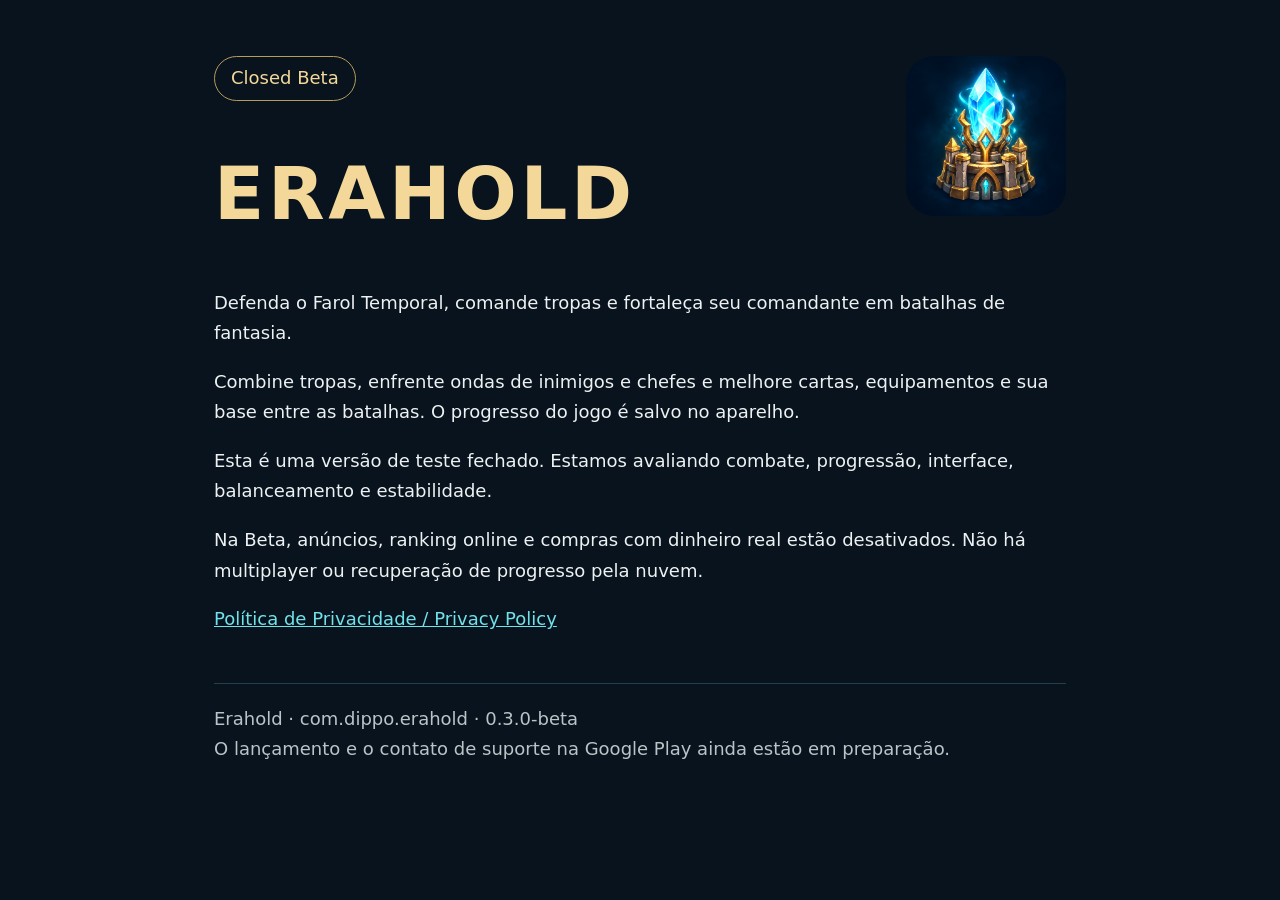
==== index.html @ 714b4de6 "Publish Erahold closed beta site and privacy policy" ====
<!doctype html><html lang="pt-BR"><head><meta charset="utf-8"><meta name="viewport" content="width=device-width,initial-scale=1"><title>Erahold — Closed Beta</title><meta name="description" content="Defenda o Farol, comande tropas e evolua sua força em Erahold."><link rel="stylesheet" href="assets/style.css"><link rel="icon" href="assets/erahold-icon.png"></head><body><main><img src="assets/erahold-icon.png" alt="Farol de Erahold"><span class="badge">Closed Beta</span><h1>ERAHOLD</h1><p>Defenda o Farol Temporal, comande tropas e fortaleça seu comandante em batalhas de fantasia.</p><p>Combine tropas, enfrente ondas de inimigos e chefes e melhore cartas, equipamentos e sua base entre as batalhas. O progresso do jogo é salvo no aparelho.</p><p>Esta é uma versão de teste fechado. Estamos avaliando combate, progressão, interface, balanceamento e estabilidade.</p><p>Na Beta, anúncios, ranking online e compras com dinheiro real estão desativados. Não há multiplayer ou recuperação de progresso pela nuvem.</p><p><a href="privacy/">Política de Privacidade / Privacy Policy</a></p><footer>Erahold · com.dippo.erahold · 0.3.0-beta<br>O lançamento e o contato de suporte na Google Play ainda estão em preparação.</footer></main></body></html>
---- assets/style.css ----
*{box-sizing:border-box}body{margin:0;background:#08131e;color:#edf1f1;font:18px/1.7 system-ui,sans-serif}main{max-width:900px;margin:auto;padding:56px 24px}a{color:#70e2e9}h1,h2{line-height:1.2;color:#f4d89a}h1{font-size:clamp(2.5rem,7vw,4.6rem);letter-spacing:.05em}h2{margin-top:2em}.badge{border:1px solid #b79b58;border-radius:30px;padding:6px 16px;display:inline-block;color:#f4d89a}img{width:160px;border-radius:28px;float:right;margin:0 0 24px 24px}footer{margin-top:48px;border-top:1px solid #24404e;padding-top:20px;color:#bac4c7}li{margin:.5em 0}@media(max-width:520px){img{width:110px}main{padding-top:28px}}
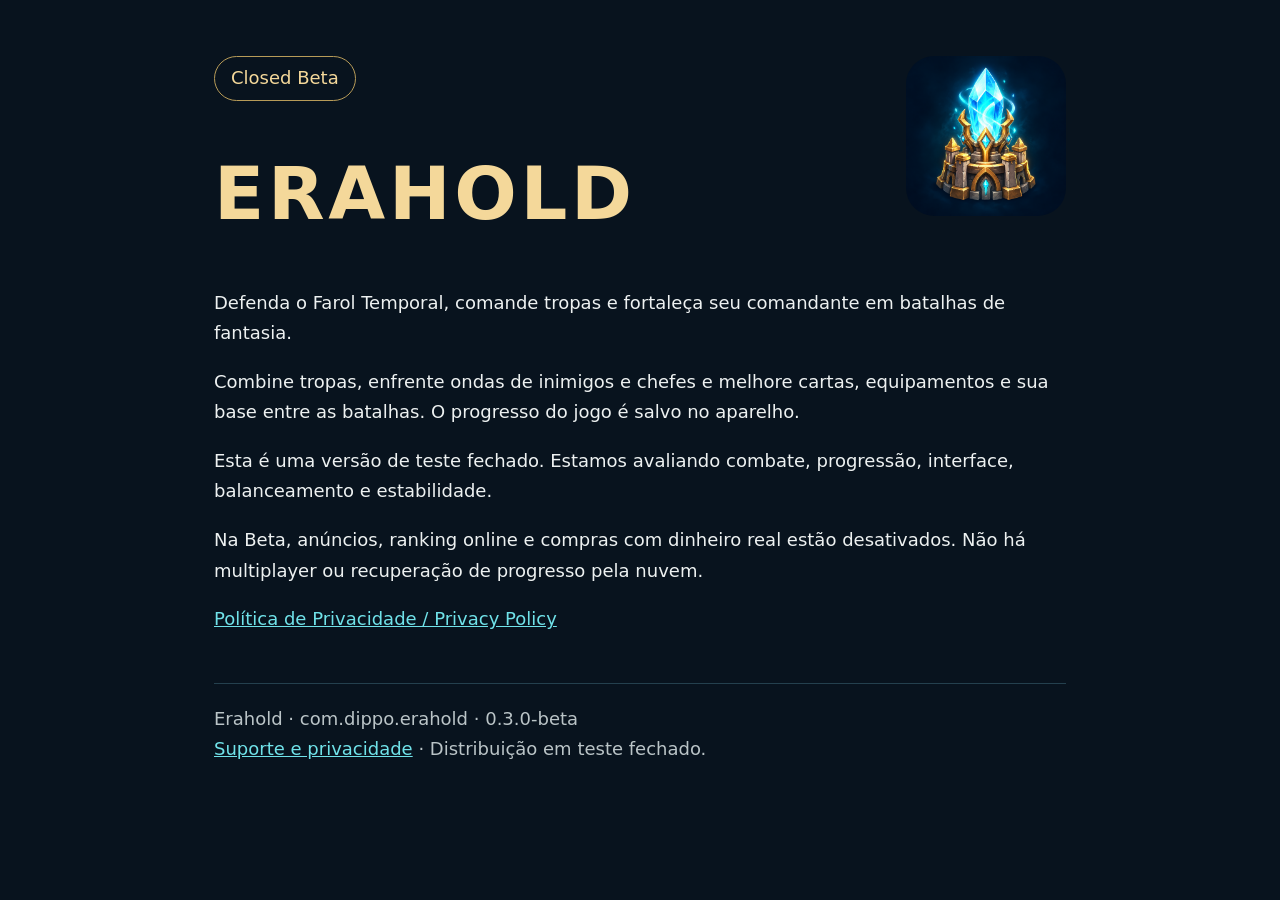
==== commit c1fe9d65: "Link public Erahold support channel" ====
--- a/index.html
+++ b/index.html
@@ -1 +1 @@
-<!doctype html><html lang="pt-BR"><head><meta charset="utf-8"><meta name="viewport" content="width=device-width,initial-scale=1"><title>Erahold — Closed Beta</title><meta name="description" content="Defenda o Farol, comande tropas e evolua sua força em Erahold."><link rel="stylesheet" href="assets/style.css"><link rel="icon" href="assets/erahold-icon.png"></head><body><main><img src="assets/erahold-icon.png" alt="Farol de Erahold"><span class="badge">Closed Beta</span><h1>ERAHOLD</h1><p>Defenda o Farol Temporal, comande tropas e fortaleça seu comandante em batalhas de fantasia.</p><p>Combine tropas, enfrente ondas de inimigos e chefes e melhore cartas, equipamentos e sua base entre as batalhas. O progresso do jogo é salvo no aparelho.</p><p>Esta é uma versão de teste fechado. Estamos avaliando combate, progressão, interface, balanceamento e estabilidade.</p><p>Na Beta, anúncios, ranking online e compras com dinheiro real estão desativados. Não há multiplayer ou recuperação de progresso pela nuvem.</p><p><a href="privacy/">Política de Privacidade / Privacy Policy</a></p><footer>Erahold · com.dippo.erahold · 0.3.0-beta<br>O lançamento e o contato de suporte na Google Play ainda estão em preparação.</footer></main></body></html>+<!doctype html><html lang="pt-BR"><head><meta charset="utf-8"><meta name="viewport" content="width=device-width,initial-scale=1"><title>Erahold — Closed Beta</title><meta name="description" content="Defenda o Farol, comande tropas e evolua sua força em Erahold."><link rel="stylesheet" href="assets/style.css"><link rel="icon" href="assets/erahold-icon.png"></head><body><main><img src="assets/erahold-icon.png" alt="Farol de Erahold"><span class="badge">Closed Beta</span><h1>ERAHOLD</h1><p>Defenda o Farol Temporal, comande tropas e fortaleça seu comandante em batalhas de fantasia.</p><p>Combine tropas, enfrente ondas de inimigos e chefes e melhore cartas, equipamentos e sua base entre as batalhas. O progresso do jogo é salvo no aparelho.</p><p>Esta é uma versão de teste fechado. Estamos avaliando combate, progressão, interface, balanceamento e estabilidade.</p><p>Na Beta, anúncios, ranking online e compras com dinheiro real estão desativados. Não há multiplayer ou recuperação de progresso pela nuvem.</p><p><a href="privacy/">Política de Privacidade / Privacy Policy</a></p><footer>Erahold · com.dippo.erahold · 0.3.0-beta<br><a href="https://github.com/Dippo157/erahold-site/issues">Suporte e privacidade</a> · Distribuição em teste fechado.</footer></main></body></html>
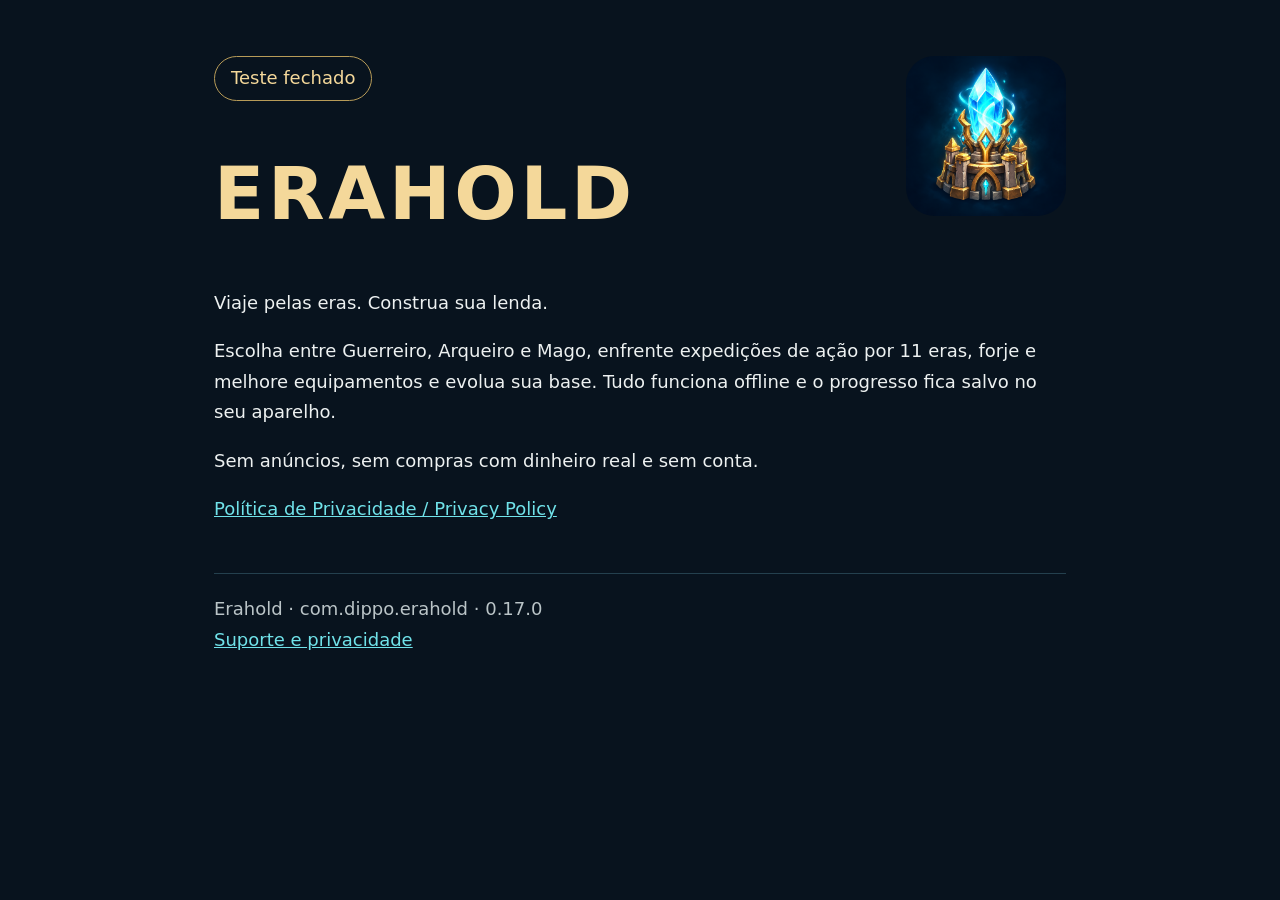
==== commit 6b8e8174: "Update site and privacy policy for Erahold 2.0 (0.17.0)" ====
--- a/index.html
+++ b/index.html
@@ -1 +1 @@
-<!doctype html><html lang="pt-BR"><head><meta charset="utf-8"><meta name="viewport" content="width=device-width,initial-scale=1"><title>Erahold — Closed Beta</title><meta name="description" content="Defenda o Farol, comande tropas e evolua sua força em Erahold."><link rel="stylesheet" href="assets/style.css"><link rel="icon" href="assets/erahold-icon.png"></head><body><main><img src="assets/erahold-icon.png" alt="Farol de Erahold"><span class="badge">Closed Beta</span><h1>ERAHOLD</h1><p>Defenda o Farol Temporal, comande tropas e fortaleça seu comandante em batalhas de fantasia.</p><p>Combine tropas, enfrente ondas de inimigos e chefes e melhore cartas, equipamentos e sua base entre as batalhas. O progresso do jogo é salvo no aparelho.</p><p>Esta é uma versão de teste fechado. Estamos avaliando combate, progressão, interface, balanceamento e estabilidade.</p><p>Na Beta, anúncios, ranking online e compras com dinheiro real estão desativados. Não há multiplayer ou recuperação de progresso pela nuvem.</p><p><a href="privacy/">Política de Privacidade / Privacy Policy</a></p><footer>Erahold · com.dippo.erahold · 0.3.0-beta<br><a href="https://github.com/Dippo157/erahold-site/issues">Suporte e privacidade</a> · Distribuição em teste fechado.</footer></main></body></html>+<!doctype html><html lang="pt-BR"><head><meta charset="utf-8"><meta name="viewport" content="width=device-width,initial-scale=1"><title>Erahold</title><meta name="description" content="Viaje pelas eras, forje equipamentos e sobreviva em expedições de ação em Erahold."><link rel="stylesheet" href="assets/style.css"><link rel="icon" href="assets/erahold-icon.png"></head><body><main><img src="assets/erahold-icon.png" alt="Ícone do Erahold"><span class="badge">Teste fechado</span><h1>ERAHOLD</h1><p>Viaje pelas eras. Construa sua lenda.</p><p>Escolha entre Guerreiro, Arqueiro e Mago, enfrente expedições de ação por 11 eras, forje e melhore equipamentos e evolua sua base. Tudo funciona offline e o progresso fica salvo no seu aparelho.</p><p>Sem anúncios, sem compras com dinheiro real e sem conta.</p><p><a href="privacy/">Política de Privacidade / Privacy Policy</a></p><footer>Erahold · com.dippo.erahold · 0.17.0<br><a href="https://github.com/Dippo157/erahold-site/issues">Suporte e privacidade</a></footer></main></body></html>
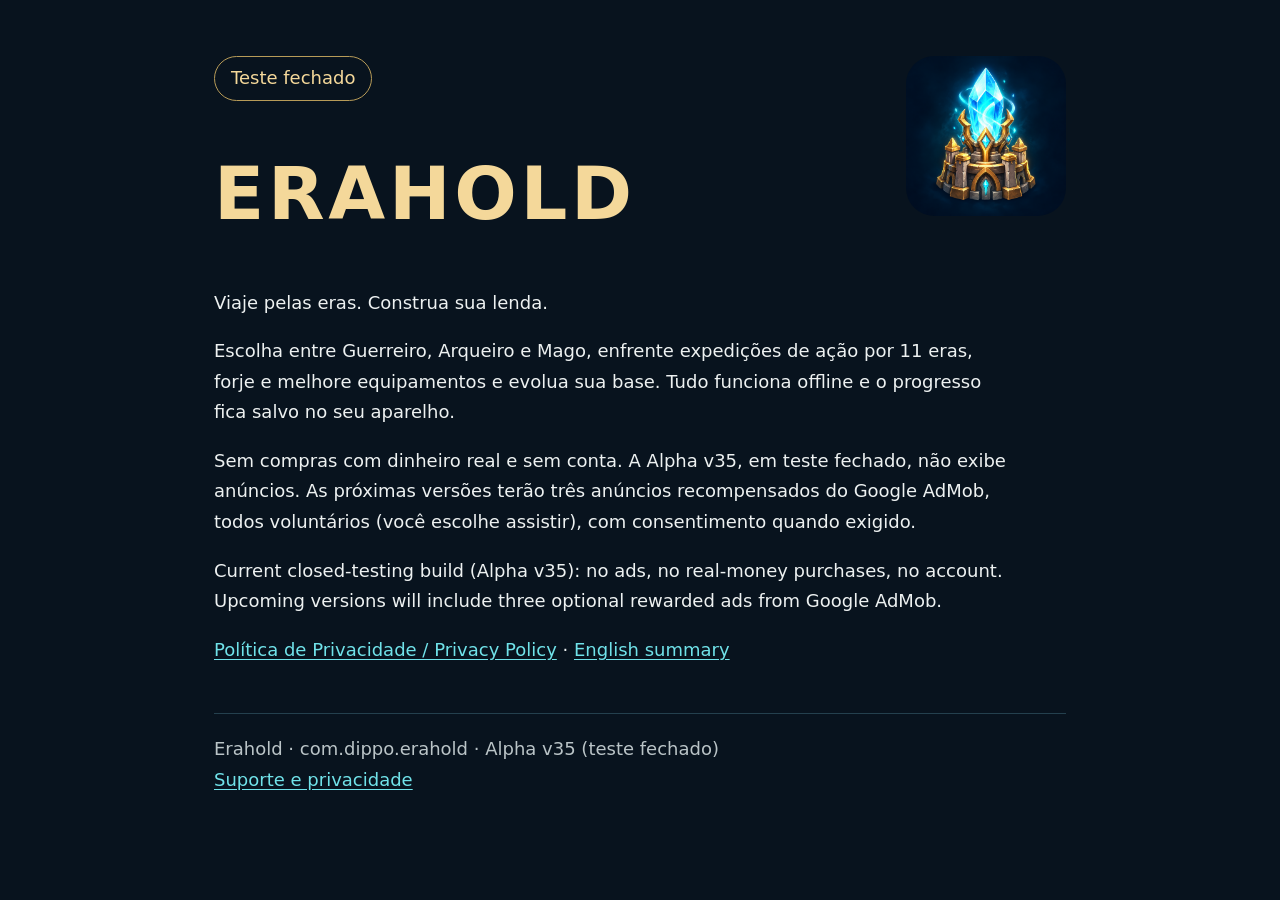
==== commit 5ef6ea38: "Privacy policy: distinguish Alpha v35 (no ads) from upcoming AdMob versions; AdMob rewarded ads, UMP" ====
--- a/index.html
+++ b/index.html
@@ -1 +1 @@
-<!doctype html><html lang="pt-BR"><head><meta charset="utf-8"><meta name="viewport" content="width=device-width,initial-scale=1"><title>Erahold</title><meta name="description" content="Viaje pelas eras, forje equipamentos e sobreviva em expedições de ação em Erahold."><link rel="stylesheet" href="assets/style.css"><link rel="icon" href="assets/erahold-icon.png"></head><body><main><img src="assets/erahold-icon.png" alt="Ícone do Erahold"><span class="badge">Teste fechado</span><h1>ERAHOLD</h1><p>Viaje pelas eras. Construa sua lenda.</p><p>Escolha entre Guerreiro, Arqueiro e Mago, enfrente expedições de ação por 11 eras, forje e melhore equipamentos e evolua sua base. Tudo funciona offline e o progresso fica salvo no seu aparelho.</p><p>Sem anúncios, sem compras com dinheiro real e sem conta.</p><p><a href="privacy/">Política de Privacidade / Privacy Policy</a></p><footer>Erahold · com.dippo.erahold · 0.17.0<br><a href="https://github.com/Dippo157/erahold-site/issues">Suporte e privacidade</a></footer></main></body></html>+<!doctype html><html lang="pt-BR"><head><meta charset="utf-8"><meta name="viewport" content="width=device-width,initial-scale=1"><title>Erahold</title><meta name="description" content="Viaje pelas eras, forje equipamentos e sobreviva em expedições de ação em Erahold."><link rel="stylesheet" href="assets/style.css"><link rel="icon" href="assets/erahold-icon.png"></head><body><main><img src="assets/erahold-icon.png" alt="Ícone do Erahold"><span class="badge">Teste fechado</span><h1>ERAHOLD</h1><p>Viaje pelas eras. Construa sua lenda.</p><p>Escolha entre Guerreiro, Arqueiro e Mago, enfrente expedições de ação por 11 eras, forje e melhore equipamentos e evolua sua base. Tudo funciona offline e o progresso fica salvo no seu aparelho.</p><p>Sem compras com dinheiro real e sem conta. A Alpha v35, em teste fechado, não exibe anúncios. As próximas versões terão três anúncios recompensados do Google AdMob, todos voluntários (você escolhe assistir), com consentimento quando exigido.</p><p lang="en">Current closed-testing build (Alpha v35): no ads, no real-money purchases, no account. Upcoming versions will include three optional rewarded ads from Google AdMob.</p><p><a href="privacy/">Política de Privacidade / Privacy Policy</a> · <a href="privacy/#english">English summary</a></p><footer>Erahold · com.dippo.erahold · Alpha v35 (teste fechado)<br><a href="https://github.com/Dippo157/erahold-site/issues">Suporte e privacidade</a></footer></main></body></html>
--- a/assets/style.css
+++ b/assets/style.css
@@ -1 +1 @@
-*{box-sizing:border-box}body{margin:0;background:#08131e;color:#edf1f1;font:18px/1.7 system-ui,sans-serif}main{max-width:900px;margin:auto;padding:56px 24px}a{color:#70e2e9}h1,h2{line-height:1.2;color:#f4d89a}h1{font-size:clamp(2.5rem,7vw,4.6rem);letter-spacing:.05em}h2{margin-top:2em}.badge{border:1px solid #b79b58;border-radius:30px;padding:6px 16px;display:inline-block;color:#f4d89a}img{width:160px;border-radius:28px;float:right;margin:0 0 24px 24px}footer{margin-top:48px;border-top:1px solid #24404e;padding-top:20px;color:#bac4c7}li{margin:.5em 0}@media(max-width:520px){img{width:110px}main{padding-top:28px}}+*{box-sizing:border-box}body{margin:0;background:#08131e;color:#edf1f1;font:18px/1.7 system-ui,sans-serif}main{max-width:900px;margin:auto;padding:56px 24px}html{-webkit-text-size-adjust:100%;text-size-adjust:100%}a{color:#70e2e9;text-underline-offset:.15em;overflow-wrap:anywhere}a:focus-visible{outline:3px solid #f4d89a;outline-offset:3px;border-radius:3px}h1,h2{line-height:1.2;color:#f4d89a}h1{font-size:clamp(2.5rem,7vw,4.6rem);letter-spacing:.05em}h2{margin-top:2em}.badge{border:1px solid #b79b58;border-radius:30px;padding:6px 16px;display:inline-block;color:#f4d89a}img{width:160px;border-radius:28px;float:right;margin:0 0 24px 24px}footer{margin-top:48px;border-top:1px solid #24404e;padding-top:20px;color:#bac4c7}li{margin:.5em 0;overflow-wrap:anywhere}p,li{max-width:70ch}@media(max-width:520px){img{width:110px}main{padding-top:28px}}
